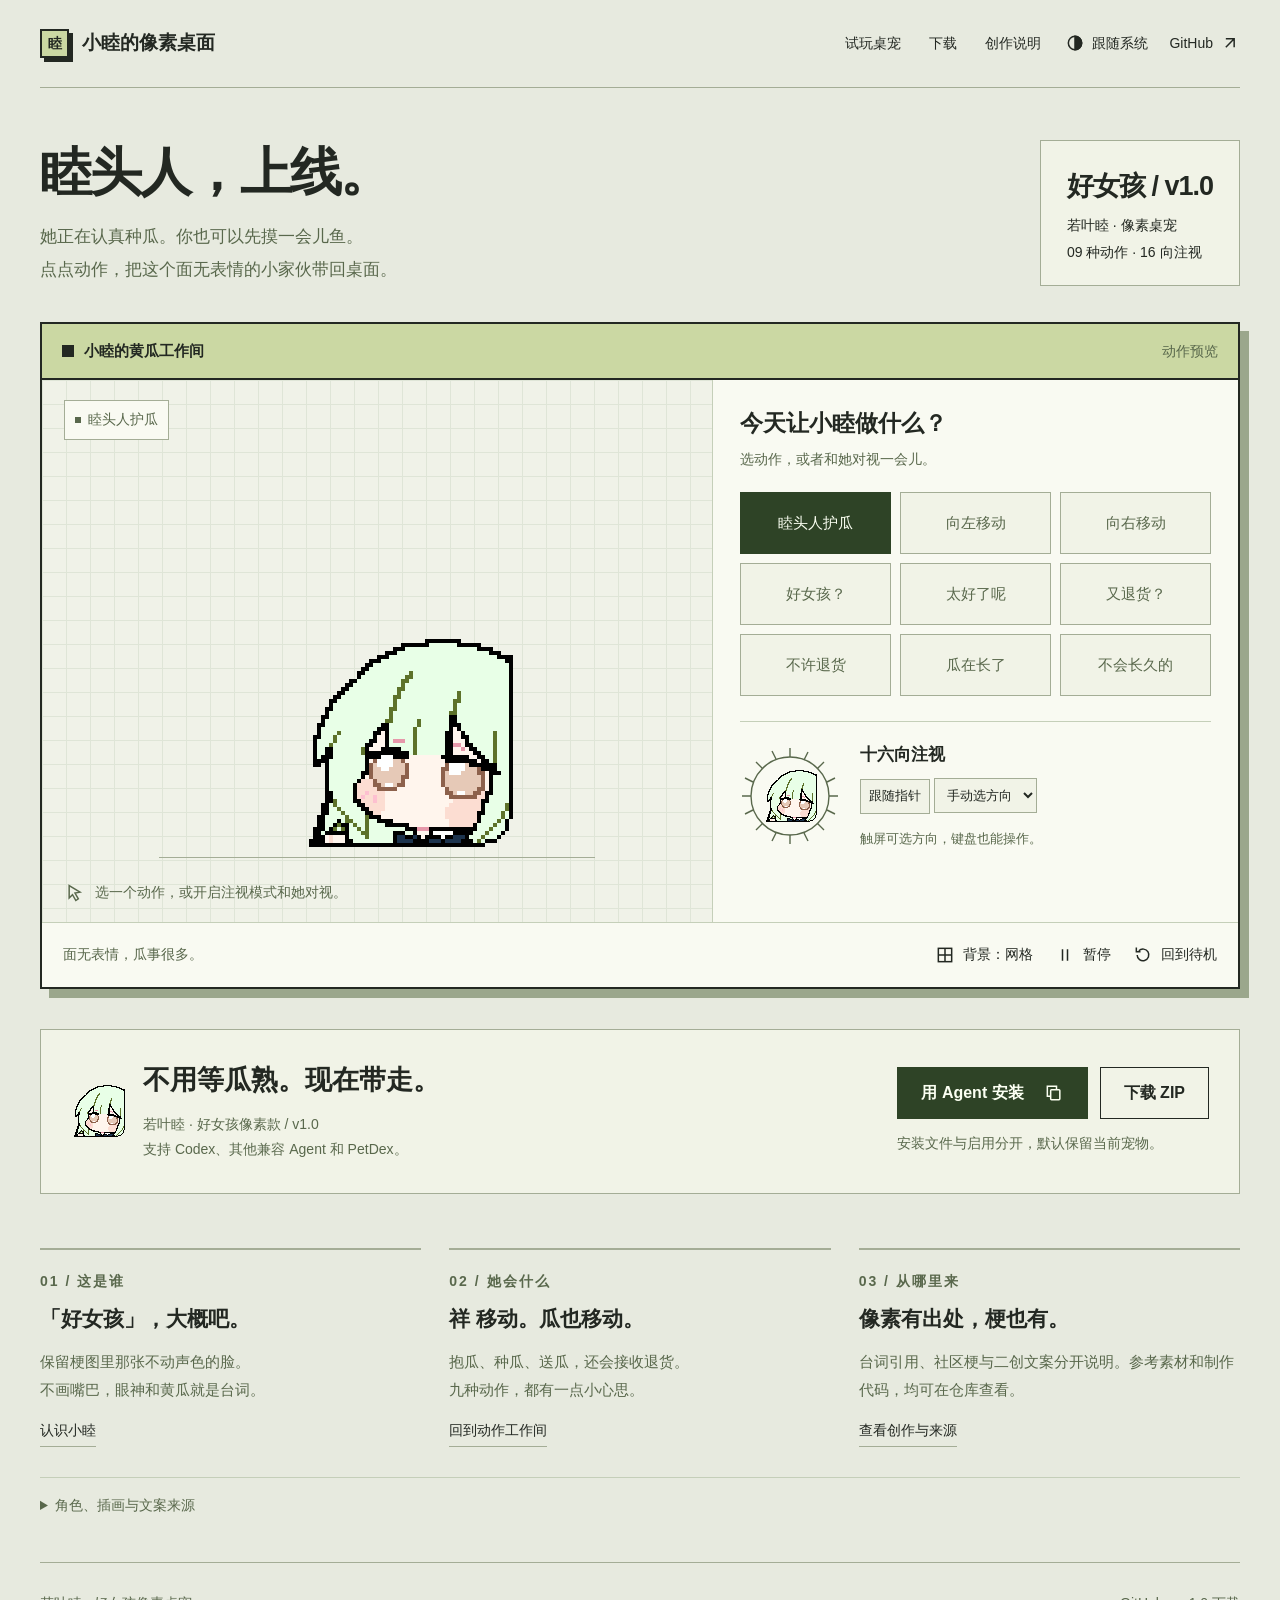
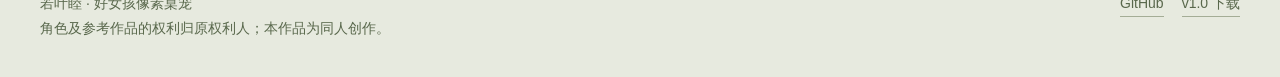
==== site/index.html @ 6e29db6a "Build Mutsumi pixel desktop with interactive actions and installation" ====
<!doctype html>
<html lang="zh-CN">
<head>
  <meta charset="utf-8">
  <meta name="viewport" content="width=device-width,initial-scale=1">
  <title>小睦的像素桌面 · 好女孩桌宠</title>
  <meta name="description" content="一只面无表情、瓜事很多的若叶睦像素桌宠。试玩九种黄瓜日常、十六向注视，把好女孩带回你的桌面。">
  <meta property="og:title" content="小睦的像素桌面 · 好女孩桌宠">
  <meta property="og:description" content="睦头人，上线。九种动作、十六向注视，以及不许退货的黄瓜。">
  <meta property="og:image" content="https://mutsumi-pixel-desktop.mibxranime.chatgpt.site/assets/cover.png">
  <meta property="og:url" content="https://mutsumi-pixel-desktop.mibxranime.chatgpt.site/">
  <link rel="icon" href="assets/portrait.png" type="image/png">
  <link rel="stylesheet" href="styles.css">
  <script src="app.js" defer></script>
</head>
<body>
<svg class="icons" aria-hidden="true" xmlns="http://www.w3.org/2000/svg"><defs>
  <symbol id="i-external" viewBox="0 0 24 24"><path d="M7 17 17 7M7 7h10v10"/></symbol>
  <symbol id="i-copy" viewBox="0 0 24 24"><rect x="8" y="8" width="11" height="12" rx="1"/><path d="M15 8V4H4v12h4"/></symbol>
  <symbol id="i-grid" viewBox="0 0 24 24"><rect x="4" y="4" width="16" height="16"/><path d="M4 12h16M12 4v16"/></symbol>
  <symbol id="i-pause" viewBox="0 0 24 24"><path d="M9 5v14M15 5v14"/></symbol>
  <symbol id="i-play" viewBox="0 0 24 24"><path d="m8 5 11 7-11 7Z"/></symbol>
  <symbol id="i-reset" viewBox="0 0 24 24"><path d="M5 12a7 7 0 1 0 2-5M4 3v5h5"/></symbol>
  <symbol id="i-pointer" viewBox="0 0 24 24"><path d="M5 3v15l4-4 4 7 3-2-4-7 6-1Z"/></symbol>
  <symbol id="i-theme" viewBox="0 0 24 24"><circle cx="12" cy="12" r="8"/><path d="M12 4a8 8 0 0 1 0 16Z" fill="currentColor"/></symbol>
  <symbol id="i-close" viewBox="0 0 24 24"><path d="m6 6 12 12M6 18 18 6"/></symbol>
</defs></svg>
<a class="skip" href="#play">跳到桌宠试玩</a>
<div class="wrap">
  <header class="masthead">
    <a class="brand" href="#"><span class="brandmark">睦</span>小睦的像素桌面</a>
    <nav aria-label="主要导航"><a href="#play">试玩桌宠</a><a href="#download">下载</a><a href="#about">创作说明</a></nav>
    <div class="header-tools"><button class="theme-button" id="theme" aria-label="主题：跟随系统，点击切换浅色"><svg><use href="#i-theme"/></svg><span>跟随系统</span></button><a class="github" href="https://github.com/MIBXR/wakaba-mutsumi-pets">GitHub<svg aria-hidden="true"><use href="#i-external"/></svg></a></div>
  </header>
  <main>
    <section class="hero" aria-labelledby="hero-title"><div><h1 id="hero-title">睦头人，上线。</h1><p>她正在认真种瓜。你也可以先摸一会儿鱼。<br>点点动作，把这个面无表情的小家伙带回桌面。</p></div><div class="version"><strong>好女孩 / v1.0</strong><span>若叶睦 · 像素桌宠<br>09 种动作 · 16 向注视</span></div></section>
    <section class="petwindow" id="play" aria-labelledby="window-title">
      <header class="windowbar"><h2 id="window-title"><i class="square" aria-hidden="true"></i>小睦的黄瓜工作间</h2><span class="quiet">动作预览</span></header>
      <div class="windowbody">
        <div class="stage" id="stage" data-backdrop="grid">
          <p class="stagebadge" id="action-status" aria-live="polite"><i class="dot" aria-hidden="true"></i><span>小睦正在赶来</span></p>
          <div class="pet-frame"><img id="poster" src="assets/idle.png" alt="若叶睦像素桌宠"><canvas id="pet" width="192" height="208" role="img" aria-label="小睦待机护瓜" tabindex="0" aria-describedby="stage-hint" hidden></canvas></div>
          <p class="coordinate" id="stage-hint"><svg aria-hidden="true"><use href="#i-pointer"/></svg><span>选一个动作，或开启注视模式和她对视。</span></p>
        </div>
        <fieldset class="panel" id="pet-controls" disabled><legend class="sr-only">桌宠动作与注视</legend>
          <h3>今天让小睦做什么？</h3><p class="quiet">选动作，或者和她对视一会儿。</p>
          <div class="actiongrid" role="group" aria-label="九种动作">
            <button data-state="idle" aria-pressed="true">睦头人护瓜</button><button data-state="running-left" aria-pressed="false">向左移动</button><button data-state="running-right" aria-pressed="false">向右移动</button>
            <button data-state="waving" aria-pressed="false">好女孩？</button><button data-state="jumping" aria-pressed="false">太好了呢</button><button data-state="failed" aria-pressed="false">又退货？</button>
            <button data-state="waiting" aria-pressed="false">不许退货</button><button data-state="running" aria-pressed="false">瓜在长了</button><button data-state="review" aria-pressed="false">不会长久的</button>
          </div>
          <div class="gaze"><div class="gaze-wheel" aria-hidden="true"><svg viewBox="0 0 100 100"><circle cx="50" cy="50" r="39"/><path d="M50 2v9m18-5-4 8M84 16l-7 7M95 32l-8 4M98 50h-9M95 68l-8-4M84 84l-7-7M68 95l-4-8M50 98v-9M32 95l4-8M16 84l7-7M5 68l8-4M2 50h9M5 32l8 4M16 16l7 7M32 5l4 8"/></svg><img src="assets/portrait.png" alt=""></div><div class="gaze-controls"><h4>十六向注视</h4><button id="follow" class="small-button" aria-pressed="false">跟随指针</button><label class="sr-only" for="direction">手动选择注视方向</label><select id="direction"><option value="">手动选方向</option><option value="0">正上方</option><option value="1">右上偏上</option><option value="2">右上方</option><option value="3">右上偏右</option><option value="4">正右方</option><option value="5">右下偏右</option><option value="6">右下方</option><option value="7">右下偏下</option><option value="8">正下方</option><option value="9">左下偏下</option><option value="10">左下方</option><option value="11">左下偏左</option><option value="12">正左方</option><option value="13">左上偏左</option><option value="14">左上方</option><option value="15">左上偏上</option></select><p class="quiet">触屏可选方向，键盘也能操作。</p></div></div>
        </fieldset>
      </div>
      <footer class="windowfoot"><p id="motion-note">面无表情，瓜事很多。</p><div class="toolbar"><button id="backdrop"><svg aria-hidden="true"><use href="#i-grid"/></svg><span>背景：网格</span></button><button id="pause" aria-pressed="false"><svg aria-hidden="true"><use href="#i-pause"/></svg><span>暂停</span></button><button id="reset" disabled><svg aria-hidden="true"><use href="#i-reset"/></svg>回到待机</button></div></footer>
    </section>
    <section class="download" id="download" aria-labelledby="download-title"><div class="download-title"><img src="assets/portrait.png" alt="好女孩像素款小睦"><div><h2 id="download-title">不用等瓜熟。现在带走。</h2><p>若叶睦 · 好女孩像素款 / v1.0<br>支持 Codex、其他兼容 Agent 和 PetDex。</p></div></div><div><div class="buttons"><button class="btn dark" id="install-open">用 Agent 安装<svg aria-hidden="true"><use href="#i-copy"/></svg></button><a class="btn" id="download-zip" href="https://github.com/MIBXR/wakaba-mutsumi-pets/releases/download/v1.0/wakaba-mutsumi-good-girl-pixel-v1.0.zip">下载 ZIP</a></div><p class="quiet">安装文件与启用分开，默认保留当前宠物。</p></div></section>
    <section class="notes" id="about" aria-label="创作说明"><article><span class="number">01 / 这是谁</span><h2>「好女孩」，大概吧。</h2><p>保留梗图里那张不动声色的脸。<br>不画嘴巴，眼神和黄瓜就是台词。</p><a href="https://github.com/MIBXR/wakaba-mutsumi-pets/blob/main/pets/wakaba-mutsumi-good-girl-pixel/README.md">认识小睦</a></article><article><span class="number">02 / 她会什么</span><h2>祥 移动。瓜也移动。</h2><p>抱瓜、种瓜、送瓜，还会接收退货。<br>九种动作，都有一点小心思。</p><a href="#play">回到动作工作间</a></article><article><span class="number">03 / 从哪里来</span><h2>像素有出处，梗也有。</h2><p>台词引用、社区梗与二创文案分开说明。参考素材和制作代码，均可在仓库查看。</p><a href="https://github.com/MIBXR/wakaba-mutsumi-pets/blob/main/pets/wakaba-mutsumi-good-girl-pixel/creation/README.md">查看创作与来源</a></article></section>
    <details class="sources"><summary>角色、插画与文案来源</summary><div><p>角色来自 <a href="https://anime.bang-dream.com/avemujica/character/mutsumi/">BanG Dream! 官方角色页</a>。本桌宠为同人创作，以用户提供的「好女孩」梗图和 <a href="https://pd.anqstar.com/drawings/drw_0a1c7d99d3e7cad76f807dff401fc335">54×54 像素参考</a>为视觉依据。参考页面发布者为 huolizi；原插画作者与首次发布出处尚未核实。</p><p>「祥 移动」「不会长久的」参考台词及社区引用；「太好了呢」为台词节选。「好女孩？」来自社区梗；「又退货？」「不许退货」「瓜在长了」是围绕黄瓜情节创作的二创文案。<a href="https://github.com/MIBXR/wakaba-mutsumi-pets/blob/main/pets/wakaba-mutsumi-good-girl-pixel/creation/references/sources.json">逐项来源记录</a></p><p>网站使用 v1.0 正式图集预览；客户端中的动作触发与停留节奏由客户端控制。十六向注视需要客户端支持 Sprite v2 的注视功能。</p></div></details>
  </main>
  <footer class="footer"><div>若叶睦 · 好女孩像素桌宠<br>角色及参考作品的权利归原权利人；本作品为同人创作。</div><div class="footerlinks"><a href="https://github.com/MIBXR/wakaba-mutsumi-pets">GitHub</a><a href="https://github.com/MIBXR/wakaba-mutsumi-pets/releases/tag/v1.0">v1.0 下载</a></div></footer>
</div>
<dialog id="install" aria-labelledby="install-title"><div class="dialog-head"><h2 id="install-title">让 Agent 接走小睦。</h2><button class="icon-button" id="install-close" aria-label="关闭安装指令"><svg aria-hidden="true"><use href="#i-close"/></svg></button></div><div class="install-intro"><canvas id="install-pet" width="192" height="208" role="img" aria-label="小睦递出黄瓜礼袋"></canvas><div><h3>若叶睦 · 好女孩</h3><p>复制指令，发给你正在使用的 Agent。<br>它会按目标应用的目录安装同一份 v1.0 成品。</p><label class="check"><input type="checkbox" id="activate">安装完成后切换为小睦</label></div></div><label for="install-prompt" class="prompt-label">安装指令</label><textarea id="install-prompt" rows="7" readonly spellcheck="false"></textarea><div class="dialog-actions"><p id="copy-status" role="status">默认只安装，保留当前宠物。</p><button class="btn dark" id="copy" disabled>复制指令<svg aria-hidden="true"><use href="#i-copy"/></svg></button></div></dialog>
<noscript><p class="noscript">动作试玩需要启用 JavaScript。你仍可通过上方下载链接取得桌宠便携包。</p></noscript>
</body>
</html>
---- site/styles.css ----
:root{--page:#e7eadf;--paper:#f9faf2;--surface:#f1f3e7;--ink:#232822;--muted:#59684c;--line:#a4ad96;--line-soft:#c5cfb9;--accent:#cbd8a3;--button:#2e4326;--on-button:#fbfff2;--shadow:#9ba78c;--grid:#dfe5d7;--stage:#f0f2e8;--focus:#52782c}
@media(prefers-color-scheme:dark){:root:not([data-theme="light"]){--page:#1e251e;--paper:#252e25;--surface:#303b2d;--ink:#edf1e4;--muted:#b8c6ac;--line:#718465;--line-soft:#495b41;--accent:#3e5133;--button:#cbdba6;--on-button:#21321a;--shadow:#111a11;--grid:#354432;--stage:#283525;--focus:#d2e4a9}
}
:root[data-theme="dark"]{--page:#1e251e;--paper:#252e25;--surface:#303b2d;--ink:#edf1e4;--muted:#b8c6ac;--line:#718465;--line-soft:#495b41;--accent:#3e5133;--button:#cbdba6;--on-button:#21321a;--shadow:#111a11;--grid:#354432;--stage:#283525;--focus:#d2e4a9}
*{box-sizing:border-box}
html{scroll-behavior:smooth;scroll-padding-top:24px}
body{margin:0;background:var(--page);color:var(--ink);font-family:"Microsoft YaHei UI","Microsoft YaHei",sans-serif;font-size:16px;line-height:1.7}
h1,h2,h3,h4,p{margin:0}
a{color:inherit;text-decoration:none}
button,select,textarea{font:inherit;color:inherit}
button,a,input,select,summary{-webkit-tap-highlight-color:transparent}
button{cursor:pointer}
button:disabled{cursor:wait;opacity:.55}
button:focus-visible,a:focus-visible,select:focus-visible,input:focus-visible,summary:focus-visible,canvas:focus-visible,textarea:focus-visible{outline:3px solid var(--focus);outline-offset:4px}
a:hover{text-decoration:underline;text-underline-offset:5px}
img,canvas{image-rendering:pixelated;object-fit:contain}
svg{width:20px;height:20px;fill:none;stroke:currentColor;stroke-width:1.8;flex:none;display:block}
.icons{display:none}
.sr-only{position:absolute;width:1px;height:1px;overflow:hidden;clip-path:inset(50%);white-space:nowrap}
.skip{position:fixed;top:12px;left:12px;transform:translateY(-150%);background:var(--paper);padding:12px;z-index:10}
.skip:focus{transform:none}
[hidden]{display:none!important}
.wrap{max-width:1280px;margin:auto;padding:0 40px}
.masthead{min-height:88px;display:flex;align-items:center;justify-content:space-between;gap:24px;border-bottom:1px solid var(--line)}
.brand{display:flex;align-items:center;gap:13px;font-size:19px;font-weight:800;white-space:nowrap}
.brandmark{width:29px;height:29px;background:var(--accent);box-shadow:4px 4px 0 var(--ink);border:2px solid var(--ink);display:grid;place-items:center;font-size:14px}
.masthead nav{display:flex;gap:28px;margin-left:auto;font-size:14px}
.header-tools{display:flex;align-items:center;gap:21px}
.theme-button,.github{display:flex;align-items:center;gap:7px;font-size:14px}
.theme-button{border:0;background:none;padding:8px 0}
.hero{padding:52px 0 36px;display:flex;justify-content:space-between;align-items:center;gap:30px}
.hero h1{font-size:52px;line-height:1.25;letter-spacing:-2px}
.hero p{font-size:17px;line-height:1.9;margin-top:16px;color:var(--muted)}
.version{border:1px solid var(--line);padding:20px 26px;max-width:205px;font-size:14px;line-height:1.9;background:var(--surface)}
.version strong{font-size:27px;display:block;letter-spacing:-1px}
.quiet{font-size:14px;color:var(--muted);line-height:1.8}
.petwindow{border:2px solid var(--ink);box-shadow:9px 9px 0 var(--shadow);background:var(--paper)}
.petwindow:target,.download:target{outline:3px solid var(--focus);outline-offset:6px}
.windowbar{padding:14px 20px;display:flex;align-items:center;justify-content:space-between;gap:12px;border-bottom:2px solid var(--ink);background:var(--accent)}
.windowbar h2{display:flex;align-items:center;gap:10px;font-size:15px;font-weight:700}
.square{width:12px;height:12px;background:var(--ink)}
.windowbody{display:grid;grid-template-columns:1.28fr 1fr;min-height:542px}
.stage{background-color:var(--stage);background-image:linear-gradient(var(--grid) 1px,transparent 1px),linear-gradient(90deg,var(--grid) 1px,transparent 1px);background-size:24px 24px;display:flex;align-items:center;justify-content:center;position:relative;border-right:1px solid var(--line-soft);min-width:0}
.stage[data-backdrop="cream"]{background:#f7f4e5;background-image:none;--stage-text:#4d623c;--stage-line:#b0bd9b}
.stage[data-backdrop="dark"]{background:#202820;background-image:none;--stage-text:#d8e6c9;--stage-line:#6e8062}
.pet-frame{position:relative;width:384px;height:416px;z-index:1;flex:none}
.pet-frame img,.pet-frame canvas{width:100%;height:100%;display:block}
.stagebadge{position:absolute;left:22px;top:20px;display:flex;align-items:center;gap:7px;background:var(--paper);border:1px solid var(--line);padding:7px 10px;color:var(--muted);font-size:14px;z-index:2;max-width:calc(100% - 44px)}
.dot{width:6px;height:6px;background:currentColor;flex:none}
.coordinate{position:absolute;left:23px;right:18px;bottom:17px;display:flex;gap:10px;align-items:center;font-size:14px;color:var(--stage-text,var(--muted));z-index:2}
.stage:after{content:"";position:absolute;bottom:64px;width:65%;height:1px;background:var(--stage-line,var(--line))}
.panel{padding:27px 27px 20px;display:flex;flex-direction:column;border:0;margin:0;min-width:0}
.panel h3{font-size:23px;line-height:1.4;margin-bottom:8px}
.actiongrid{display:grid;grid-template-columns:repeat(3,minmax(0,1fr));gap:9px;margin:20px 0 25px}
.actiongrid button{min-height:62px;font-size:15px;border:1px solid var(--line);background:var(--surface);padding:10px 4px;color:var(--muted);line-height:1.5}
.actiongrid button:hover:not(:disabled),.small-button:hover:not(:disabled){border-color:var(--ink);color:var(--ink)}
.actiongrid button[aria-pressed="true"],.small-button[aria-pressed="true"]{background:var(--button);color:var(--on-button);border-color:var(--button)}
.gaze{display:flex;gap:20px;align-items:center;border-top:1px solid var(--line-soft);padding-top:19px}
.gaze h4{font-size:17px;margin-bottom:8px}
.gaze-wheel{width:100px;height:100px;position:relative;flex:none}
.gaze-wheel svg{width:100px;height:100px;stroke-width:1.4;stroke:var(--muted)}
.gaze-wheel img{position:absolute;width:54px;height:54px;top:23px;left:23px}
.gaze-controls{flex:1;min-width:0}
.gaze-controls .quiet{font-size:13px;margin-top:9px}
.small-button,select{border:1px solid var(--line);background:var(--surface);font-size:13px;min-height:35px;max-width:100%;padding:5px 8px}
.small-button{margin:0 4px 4px 0}
.windowfoot{display:flex;justify-content:space-between;align-items:center;gap:25px;padding:15px 21px;border-top:1px solid var(--line-soft);font-size:14px}
.windowfoot p{color:var(--muted)}
.toolbar{display:flex;gap:22px;flex-wrap:wrap}
.toolbar button{display:flex;align-items:center;gap:8px;font-size:14px;border:0;background:none;padding:5px 0}
.toolbar button:hover{color:var(--muted)}
.btn{min-height:52px;display:inline-flex;align-items:center;justify-content:center;gap:20px;padding:0 23px;font-size:16px;font-weight:700;border:1px solid var(--ink);border-radius:0;background:transparent;text-decoration:none}
.btn:hover{text-decoration:none;background:var(--accent)}
.btn.dark{background:var(--button);color:var(--on-button);border-color:var(--button)}
.btn.dark:hover{filter:brightness(1.15)}
.buttons{display:flex;flex-wrap:wrap;gap:12px}
.download{display:grid;grid-template-columns:1fr auto;gap:30px;align-items:center;background:var(--surface);border:1px solid var(--line);margin:40px 0 54px;padding:30px}
.download-title{display:flex;align-items:center;gap:18px}
.download-title>img{width:54px;height:54px;flex:none}
.download h2{font-size:27px;margin-bottom:12px;line-height:1.5}
.download p{font-size:14px;color:var(--muted);line-height:1.8}
.download .quiet{margin-top:12px}
.notes{display:grid;grid-template-columns:1fr 1fr 1fr;gap:28px;padding-bottom:30px}
.notes article{border-top:2px solid var(--line);padding-top:20px}
.number{font-size:14px;letter-spacing:2px;font-weight:700;display:block;margin-bottom:10px;color:var(--muted)}
.notes h2{font-size:21px;line-height:1.5;margin-bottom:13px}
.notes p{font-size:15px;line-height:1.9;color:var(--muted)}
.notes a{font-size:14px;display:inline-block;margin-top:14px;border-bottom:1px solid var(--line);padding-bottom:3px}
.sources{border-top:1px solid var(--line-soft);font-size:14px;color:var(--muted);margin-bottom:28px}
.sources summary{cursor:pointer;padding:16px 0}
.sources p{margin:0 0 14px;max-width:960px;line-height:1.9}
.sources a,.footer a{border-bottom:1px solid var(--line)}
.footer{display:flex;justify-content:space-between;gap:24px;padding:28px 0 36px;border-top:1px solid var(--line);font-size:14px;line-height:1.8;color:var(--muted)}
.footerlinks{display:flex;gap:18px;align-items:start;flex:none}
dialog{background:var(--paper);color:var(--ink);border:2px solid var(--ink);box-shadow:8px 8px 0 var(--shadow);padding:26px 30px;width:min(760px,calc(100% - 32px));max-height:calc(100dvh - 40px)}
dialog::backdrop{background:#14201099;backdrop-filter:blur(3px)}
.dialog-head{display:flex;align-items:center;justify-content:space-between;gap:20px}
.dialog-head h2{font-size:26px}
.icon-button{border:1px solid var(--line);background:var(--surface);padding:8px;flex:none}
.install-intro{display:flex;gap:25px;align-items:center;margin:10px 0 18px}
.install-intro canvas{width:144px;height:156px;flex:none}
.install-intro h3{font-size:19px;margin-bottom:6px}
.install-intro p{font-size:14px;line-height:1.9;color:var(--muted)}
.check{font-size:14px;display:flex;align-items:center;gap:7px;margin-top:12px}
.check input{width:17px;height:17px;accent-color:var(--button)}
.prompt-label{font-size:14px;display:block;margin-bottom:8px}
textarea{width:100%;resize:vertical;min-height:160px;max-height:350px;border:1px solid var(--line);background:var(--surface);font-size:14px;line-height:1.8;padding:12px}
.dialog-actions{display:flex;gap:20px;align-items:center;justify-content:space-between;margin-top:16px}
.dialog-actions p{font-size:14px;color:var(--muted);flex:1}
.dialog-actions .btn{flex:none}
.noscript{padding:20px;text-align:center;background:var(--paper)}
@media(max-width:1050px){.wrap{padding:0 24px}
.masthead{gap:20px}
.masthead nav{gap:18px}
.theme-button span{display:none}
.header-tools{gap:17px}
.panel{padding:22px 17px}
.pet-frame{width:288px;height:312px}
.windowbody{grid-template-columns:1fr 1fr}
.gaze{gap:10px}
.gaze-wheel{width:84px;height:100px}
.gaze-wheel svg{width:84px}
.gaze-wheel img{left:15px}
.download{grid-template-columns:1fr}
.notes{gap:20px}
.stage .coordinate{font-size:13px}
.windowfoot{gap:15px}
.toolbar{gap:16px}
}
@media(max-width:650px){.wrap{padding:0 20px}
.masthead{padding:20px 0 14px;flex-wrap:wrap;gap:17px 10px}
.brand{font-size:16px;gap:10px}
.brandmark{width:23px;height:23px}
.masthead nav{order:3;flex-basis:100%;justify-content:space-between;margin:0;font-size:13px;gap:20px}
.header-tools{margin-left:auto;gap:12px}
.github{font-size:14px;gap:3px}
.github svg{width:17px}
.theme-button{padding:2px}
.hero{display:block;padding:32px 0 26px}
.hero h1{font-size:40px}
.hero p{font-size:15px;margin-top:16px}
.version{max-width:none;margin-top:22px;padding:12px 15px;display:flex;justify-content:space-between;gap:13px;align-items:center;font-size:13px}
.version strong{font-size:21px;line-height:1.2}
.windowbar{padding:12px;gap:10px}
.windowbar h2,.windowbar .quiet{font-size:13px}
.windowbody{grid-template-columns:1fr}
.stage{min-height:385px;border-right:0;border-bottom:1px solid var(--line-soft)}
.pet-frame{width:288px;height:312px;margin-top:-36px}
.stagebadge{font-size:13px;padding:6px 9px;top:15px;left:15px;max-width:calc(100% - 30px)}
.coordinate{font-size:13px;bottom:12px;left:15px;right:12px;gap:7px;line-height:1.6}
.coordinate svg{width:17px}
.stage:after{bottom:51px}
.panel{padding:23px 18px}
.panel h3{font-size:21px}
.panel .quiet{font-size:13px}
.actiongrid{gap:7px;margin:17px 0 23px}
.actiongrid button{font-size:13px;min-height:53px}
.gaze{gap:18px}
.gaze-wheel{width:84px}
.small-button,select{font-size:13px}
.windowfoot{display:block;padding:14px 15px}
.windowfoot p{font-size:13px;margin-bottom:10px}
.toolbar{justify-content:space-between;gap:8px}
.toolbar button{font-size:13px;gap:5px;min-height:36px}
.toolbar svg{width:17px;height:17px}
.petwindow{box-shadow:5px 5px 0 var(--shadow)}
.download{margin:29px 0 36px;padding:23px 20px;gap:22px}
.download h2{font-size:25px}
.download-title{gap:12px;align-items:start}
.download-title>img{width:38px;height:38px;margin-top:4px}
.download p{font-size:13px}
.download .buttons{gap:8px}
.btn{font-size:14px;padding:0 16px;gap:13px;min-height:48px}
.download .quiet{font-size:13px}
.notes{grid-template-columns:1fr;gap:28px;padding-bottom:29px}
.number{font-size:13px}
.notes h2{font-size:21px}
.notes p{font-size:14px}
.sources{font-size:13px}
.footer{display:block;font-size:13px;padding:24px 0}
.footerlinks{margin-top:20px;gap:18px}
dialog{padding:20px;width:calc(100% - 24px);max-height:calc(100dvh - 28px)}
.dialog-head h2{font-size:21px}
.install-intro{gap:12px}
.install-intro canvas{width:96px;height:104px}
.install-intro h3{font-size:16px}
.install-intro p,.check{font-size:13px}
.dialog-actions{display:block}
.dialog-actions .btn{margin-top:14px;width:100%}
}
@media(max-width:360px){.wrap{padding:0 16px}
.brand{font-size:15px}
.header-tools{gap:6px}
.hero h1{font-size:37px}
.version{padding:12px 10px}
.version strong{font-size:19px}
.panel{padding:21px 13px}
.gaze{gap:10px}
.download{padding:22px 16px}
.download h2{font-size:23px}
.download-title{gap:8px}
.download-title>img{width:27px;height:27px}
.btn{padding:0 12px;gap:10px}
.install-intro canvas{width:72px;height:78px}
}
@media(prefers-reduced-motion:reduce){html{scroll-behavior:auto}
}
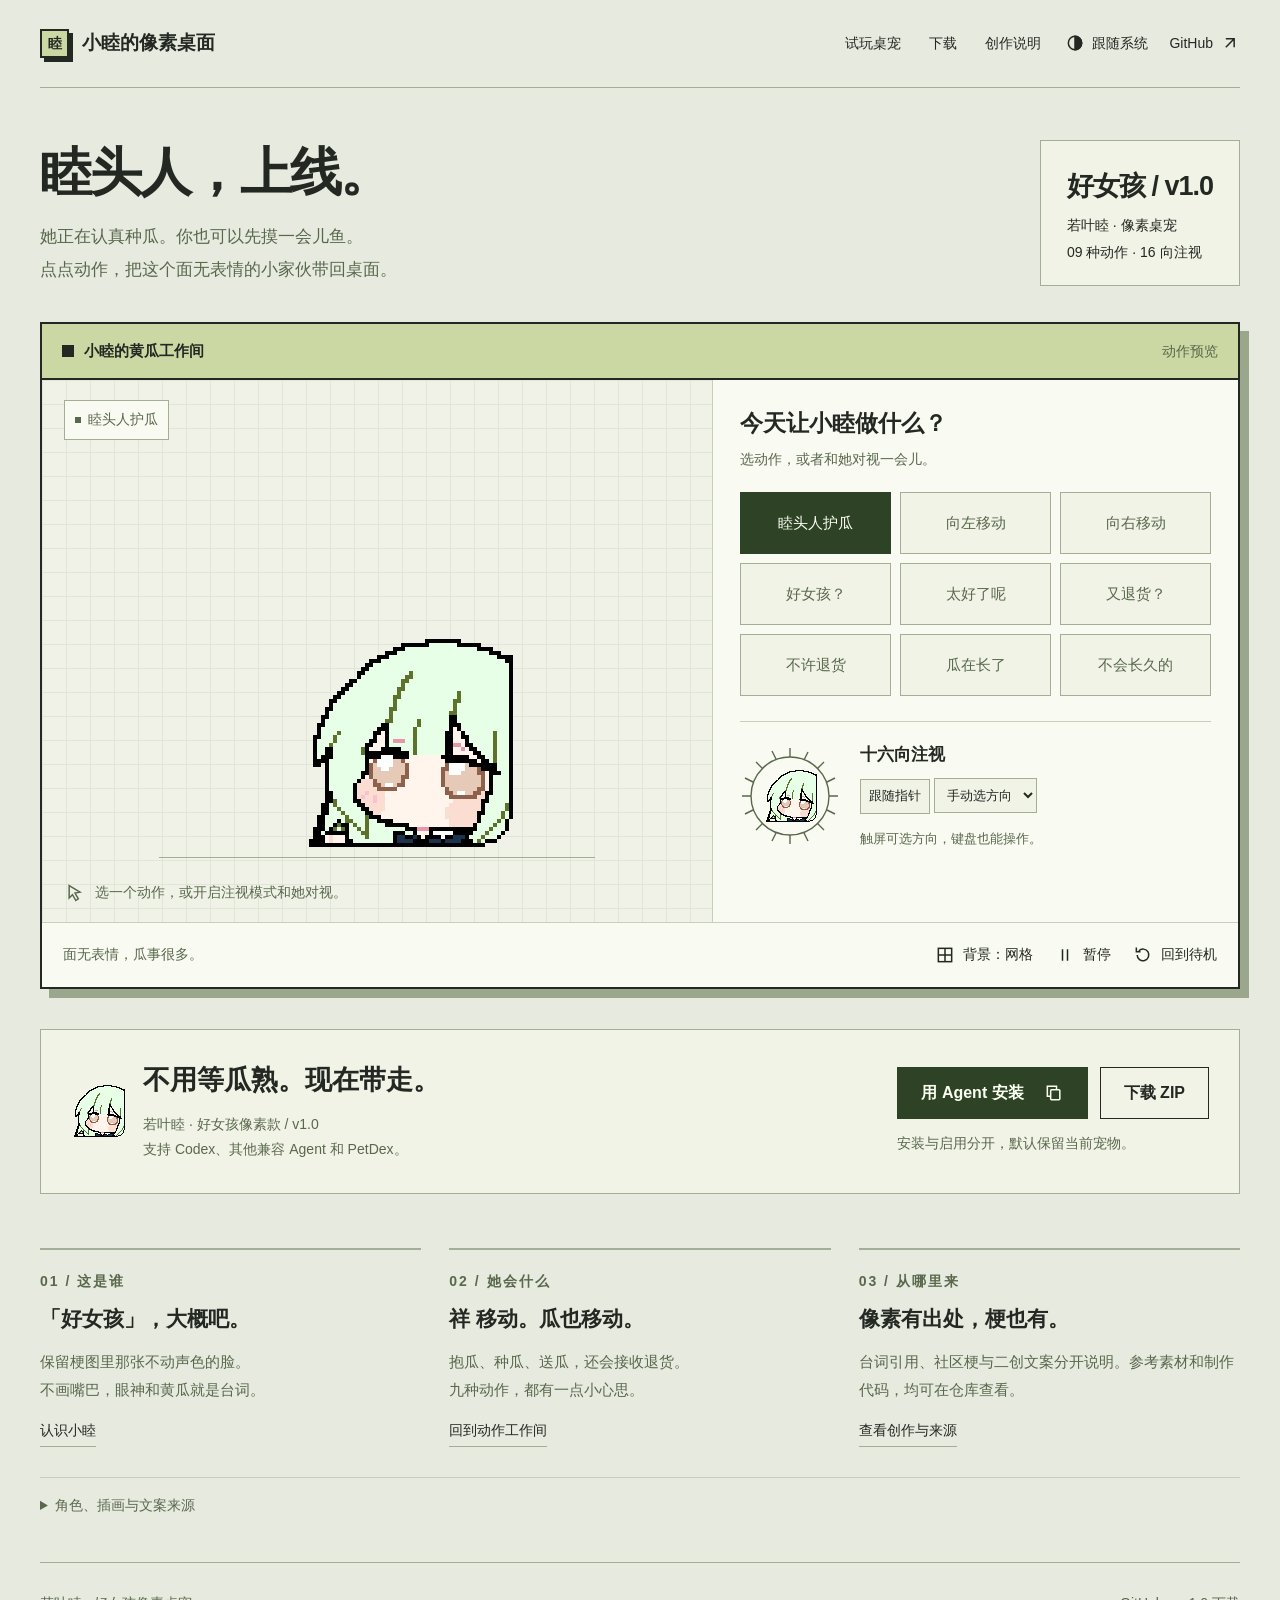
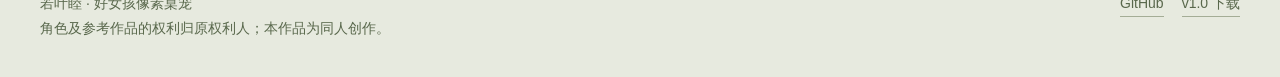
==== commit bb50875f: "润色小睦桌宠的使用说明" ====
--- a/site/index.html
+++ b/site/index.html
@@ -7,8 +7,8 @@
   <meta name="description" content="一只面无表情、瓜事很多的若叶睦像素桌宠。试玩九种黄瓜日常、十六向注视，把好女孩带回你的桌面。">
   <meta property="og:title" content="小睦的像素桌面 · 好女孩桌宠">
   <meta property="og:description" content="睦头人，上线。九种动作、十六向注视，以及不许退货的黄瓜。">
-  <meta property="og:image" content="https://mutsumi-pixel-desktop.mibxranime.chatgpt.site/assets/cover.png">
-  <meta property="og:url" content="https://mutsumi-pixel-desktop.mibxranime.chatgpt.site/">
+  <meta property="og:image" content="https://wakaba-mutsumi-pets.mibxranime.chatgpt.site/assets/cover.png">
+  <meta property="og:url" content="https://wakaba-mutsumi-pets.mibxranime.chatgpt.site/">
   <link rel="icon" href="assets/portrait.png" type="image/png">
   <link rel="stylesheet" href="styles.css">
   <script src="app.js" defer></script>
@@ -54,13 +54,13 @@
       </div>
       <footer class="windowfoot"><p id="motion-note">面无表情，瓜事很多。</p><div class="toolbar"><button id="backdrop"><svg aria-hidden="true"><use href="#i-grid"/></svg><span>背景：网格</span></button><button id="pause" aria-pressed="false"><svg aria-hidden="true"><use href="#i-pause"/></svg><span>暂停</span></button><button id="reset" disabled><svg aria-hidden="true"><use href="#i-reset"/></svg>回到待机</button></div></footer>
     </section>
-    <section class="download" id="download" aria-labelledby="download-title"><div class="download-title"><img src="assets/portrait.png" alt="好女孩像素款小睦"><div><h2 id="download-title">不用等瓜熟。现在带走。</h2><p>若叶睦 · 好女孩像素款 / v1.0<br>支持 Codex、其他兼容 Agent 和 PetDex。</p></div></div><div><div class="buttons"><button class="btn dark" id="install-open">用 Agent 安装<svg aria-hidden="true"><use href="#i-copy"/></svg></button><a class="btn" id="download-zip" href="https://github.com/MIBXR/wakaba-mutsumi-pets/releases/download/v1.0/wakaba-mutsumi-good-girl-pixel-v1.0.zip">下载 ZIP</a></div><p class="quiet">安装文件与启用分开，默认保留当前宠物。</p></div></section>
+    <section class="download" id="download" aria-labelledby="download-title"><div class="download-title"><img src="assets/portrait.png" alt="好女孩像素款小睦"><div><h2 id="download-title">不用等瓜熟。现在带走。</h2><p>若叶睦 · 好女孩像素款 / v1.0<br>支持 Codex、其他兼容 Agent 和 PetDex。</p></div></div><div><div class="buttons"><button class="btn dark" id="install-open">用 Agent 安装<svg aria-hidden="true"><use href="#i-copy"/></svg></button><a class="btn" id="download-zip" href="https://github.com/MIBXR/wakaba-mutsumi-pets/releases/download/v1.0/wakaba-mutsumi-good-girl-pixel-v1.0.zip">下载 ZIP</a></div><p class="quiet">安装与启用分开，默认保留当前宠物。</p></div></section>
     <section class="notes" id="about" aria-label="创作说明"><article><span class="number">01 / 这是谁</span><h2>「好女孩」，大概吧。</h2><p>保留梗图里那张不动声色的脸。<br>不画嘴巴，眼神和黄瓜就是台词。</p><a href="https://github.com/MIBXR/wakaba-mutsumi-pets/blob/main/pets/wakaba-mutsumi-good-girl-pixel/README.md">认识小睦</a></article><article><span class="number">02 / 她会什么</span><h2>祥 移动。瓜也移动。</h2><p>抱瓜、种瓜、送瓜，还会接收退货。<br>九种动作，都有一点小心思。</p><a href="#play">回到动作工作间</a></article><article><span class="number">03 / 从哪里来</span><h2>像素有出处，梗也有。</h2><p>台词引用、社区梗与二创文案分开说明。参考素材和制作代码，均可在仓库查看。</p><a href="https://github.com/MIBXR/wakaba-mutsumi-pets/blob/main/pets/wakaba-mutsumi-good-girl-pixel/creation/README.md">查看创作与来源</a></article></section>
     <details class="sources"><summary>角色、插画与文案来源</summary><div><p>角色来自 <a href="https://anime.bang-dream.com/avemujica/character/mutsumi/">BanG Dream! 官方角色页</a>。本桌宠为同人创作，以用户提供的「好女孩」梗图和 <a href="https://pd.anqstar.com/drawings/drw_0a1c7d99d3e7cad76f807dff401fc335">54×54 像素参考</a>为视觉依据。参考页面发布者为 huolizi；原插画作者与首次发布出处尚未核实。</p><p>「祥 移动」「不会长久的」参考台词及社区引用；「太好了呢」为台词节选。「好女孩？」来自社区梗；「又退货？」「不许退货」「瓜在长了」是围绕黄瓜情节创作的二创文案。<a href="https://github.com/MIBXR/wakaba-mutsumi-pets/blob/main/pets/wakaba-mutsumi-good-girl-pixel/creation/references/sources.json">逐项来源记录</a></p><p>网站使用 v1.0 正式图集预览；客户端中的动作触发与停留节奏由客户端控制。十六向注视需要客户端支持 Sprite v2 的注视功能。</p></div></details>
   </main>
   <footer class="footer"><div>若叶睦 · 好女孩像素桌宠<br>角色及参考作品的权利归原权利人；本作品为同人创作。</div><div class="footerlinks"><a href="https://github.com/MIBXR/wakaba-mutsumi-pets">GitHub</a><a href="https://github.com/MIBXR/wakaba-mutsumi-pets/releases/tag/v1.0">v1.0 下载</a></div></footer>
 </div>
-<dialog id="install" aria-labelledby="install-title"><div class="dialog-head"><h2 id="install-title">让 Agent 接走小睦。</h2><button class="icon-button" id="install-close" aria-label="关闭安装指令"><svg aria-hidden="true"><use href="#i-close"/></svg></button></div><div class="install-intro"><canvas id="install-pet" width="192" height="208" role="img" aria-label="小睦递出黄瓜礼袋"></canvas><div><h3>若叶睦 · 好女孩</h3><p>复制指令，发给你正在使用的 Agent。<br>它会按目标应用的目录安装同一份 v1.0 成品。</p><label class="check"><input type="checkbox" id="activate">安装完成后切换为小睦</label></div></div><label for="install-prompt" class="prompt-label">安装指令</label><textarea id="install-prompt" rows="7" readonly spellcheck="false"></textarea><div class="dialog-actions"><p id="copy-status" role="status">默认只安装，保留当前宠物。</p><button class="btn dark" id="copy" disabled>复制指令<svg aria-hidden="true"><use href="#i-copy"/></svg></button></div></dialog>
+<dialog id="install" aria-labelledby="install-title"><div class="dialog-head"><h2 id="install-title">让 Agent 接走小睦。</h2><button class="icon-button" id="install-close" aria-label="关闭安装指令"><svg aria-hidden="true"><use href="#i-close"/></svg></button></div><div class="install-intro"><canvas id="install-pet" width="192" height="208" role="img" aria-label="小睦递出黄瓜礼袋"></canvas><div><h3>若叶睦 · 好女孩</h3><p>复制指令，发给你正在使用的 Agent。<br>它会把同一份 v1.0 成品安装到目标应用的目录。</p><label class="check"><input type="checkbox" id="activate">安装完成后切换为小睦</label></div></div><label for="install-prompt" class="prompt-label">安装指令</label><textarea id="install-prompt" rows="7" readonly spellcheck="false"></textarea><div class="dialog-actions"><p id="copy-status" role="status">默认只安装，保留当前宠物。</p><button class="btn dark" id="copy" disabled>复制指令<svg aria-hidden="true"><use href="#i-copy"/></svg></button></div></dialog>
 <noscript><p class="noscript">动作试玩需要启用 JavaScript。你仍可通过上方下载链接取得桌宠便携包。</p></noscript>
 </body>
 </html>
--- a/site/styles.css
+++ b/site/styles.css
@@ -98,7 +98,7 @@
 .dialog-head h2{font-size:26px}
 .icon-button{border:1px solid var(--line);background:var(--surface);padding:8px;flex:none}
 .install-intro{display:flex;gap:25px;align-items:center;margin:10px 0 18px}
-.install-intro canvas{width:144px;height:156px;flex:none}
+.install-intro canvas{width:192px;height:208px;flex:none}
 .install-intro h3{font-size:19px;margin-bottom:6px}
 .install-intro p{font-size:14px;line-height:1.9;color:var(--muted)}
 .check{font-size:14px;display:flex;align-items:center;gap:7px;margin-top:12px}
@@ -167,7 +167,7 @@
 .download{margin:29px 0 36px;padding:23px 20px;gap:22px}
 .download h2{font-size:25px}
 .download-title{gap:12px;align-items:start}
-.download-title>img{width:38px;height:38px;margin-top:4px}
+.download-title>img{width:54px;height:54px;margin-top:4px}
 .download p{font-size:13px}
 .download .buttons{gap:8px}
 .btn{font-size:14px;padding:0 16px;gap:13px;min-height:48px}
@@ -199,9 +199,9 @@
 .download{padding:22px 16px}
 .download h2{font-size:23px}
 .download-title{gap:8px}
-.download-title>img{width:27px;height:27px}
+.download-title>img{width:54px;height:54px}
 .btn{padding:0 12px;gap:10px}
-.install-intro canvas{width:72px;height:78px}
+.install-intro canvas{width:96px;height:104px}
 }
 @media(prefers-reduced-motion:reduce){html{scroll-behavior:auto}
 }
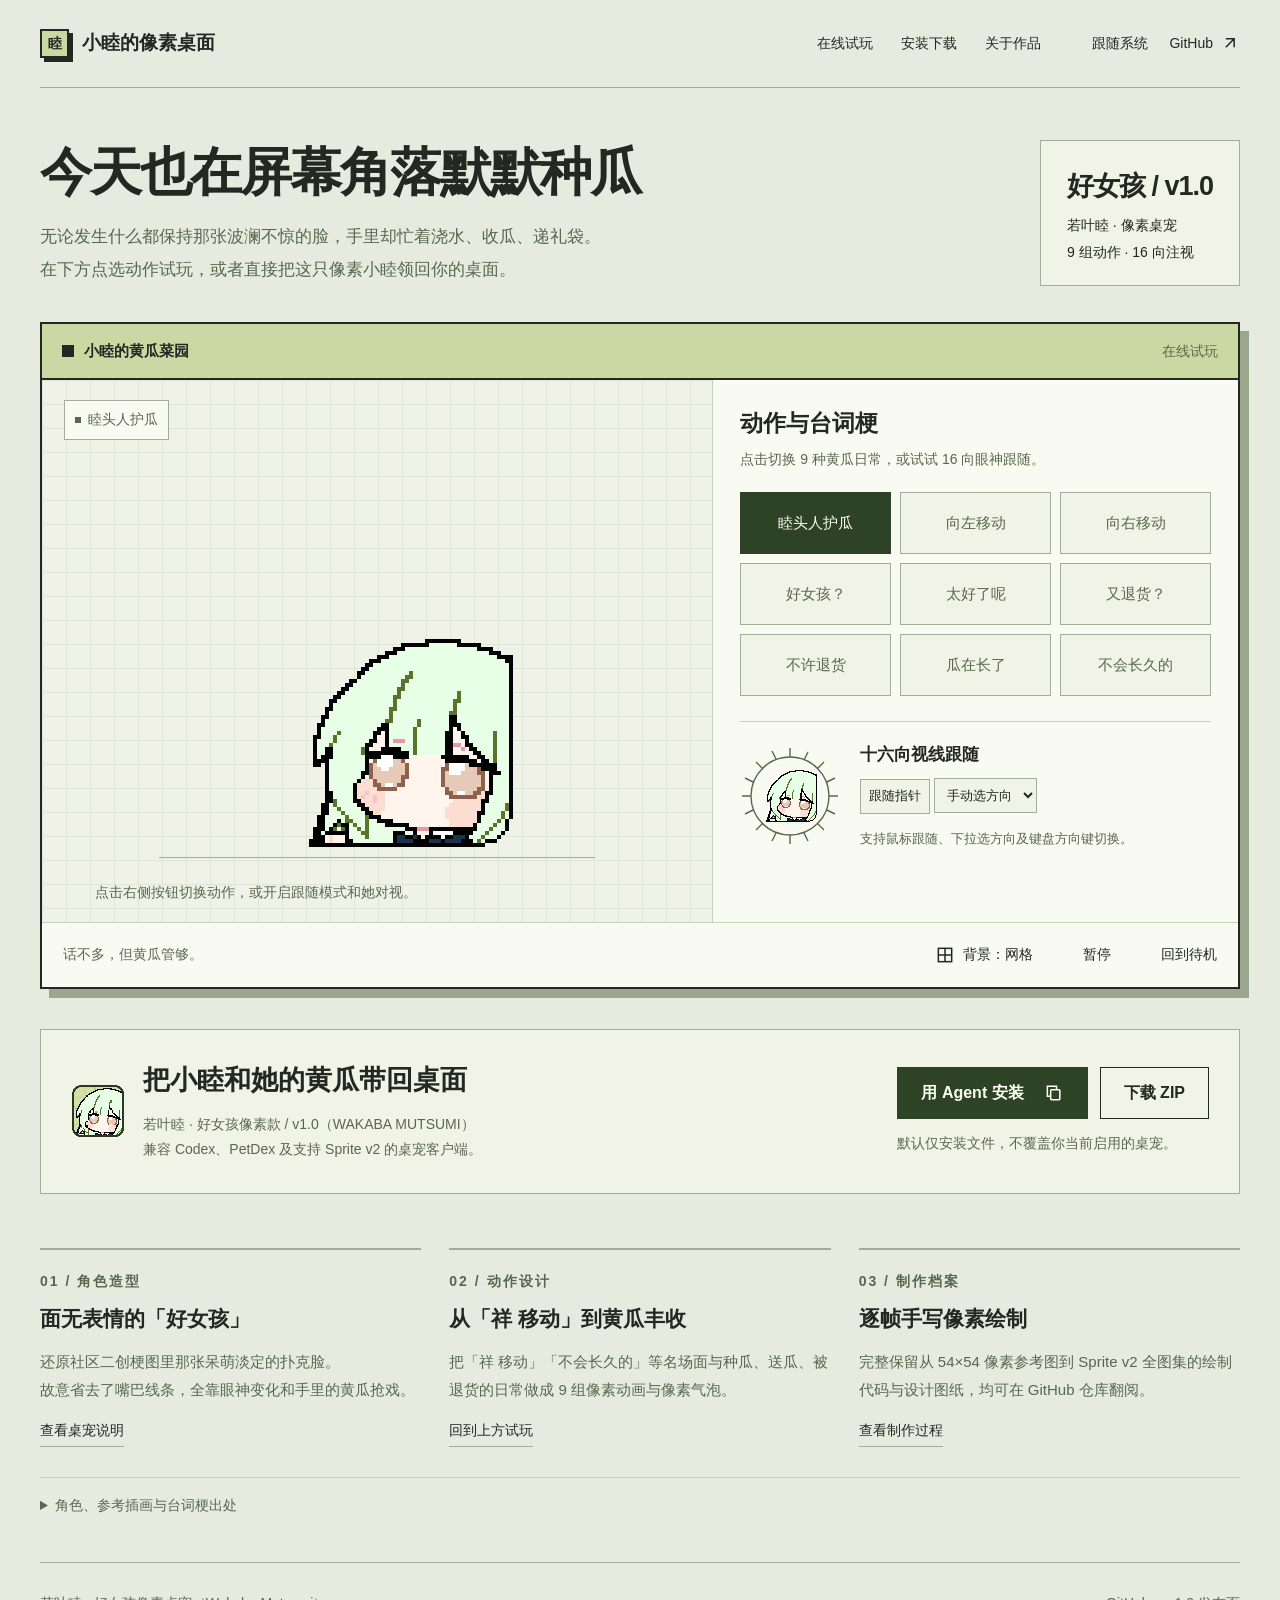
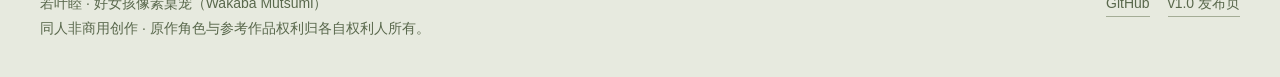
==== commit 29d4f306: "优化小睦网站文案与标题标点，重制角色头像图标" ====
--- a/site/index.html
+++ b/site/index.html
@@ -3,13 +3,15 @@
 <head>
   <meta charset="utf-8">
   <meta name="viewport" content="width=device-width,initial-scale=1">
-  <title>小睦的像素桌面 · 好女孩桌宠</title>
-  <meta name="description" content="一只面无表情、瓜事很多的若叶睦像素桌宠。试玩九种黄瓜日常、十六向注视，把好女孩带回你的桌面。">
-  <meta property="og:title" content="小睦的像素桌面 · 好女孩桌宠">
-  <meta property="og:description" content="睦头人，上线。九种动作、十六向注视，以及不许退货的黄瓜。">
+  <title>若叶睦 · 好女孩像素桌宠</title>
+  <meta name="description" content="BanG Dream! Ave Mujica 若叶睦「好女孩」同人像素桌宠。包含 9 组黄瓜日常动作与 16 方向注视，支持在线试玩与下载。">
+  <meta property="og:title" content="若叶睦 · 好女孩像素桌宠">
+  <meta property="og:description" content="面无表情的种瓜能手。9 组日常动作、16 向注视，在线试玩与便携包下载。">
   <meta property="og:image" content="https://wakaba-mutsumi-pets.mibxranime.chatgpt.site/assets/cover.png">
   <meta property="og:url" content="https://wakaba-mutsumi-pets.mibxranime.chatgpt.site/">
-  <link rel="icon" href="assets/portrait.png" type="image/png">
+  <link rel="icon" type="image/x-icon" sizes="16x16 32x32 48x48" href="favicon.ico?v=2">
+  <link rel="icon" type="image/png" sizes="32x32" href="assets/icons/mutsumi-32.png?v=2">
+  <link rel="apple-touch-icon" type="image/png" sizes="180x180" href="assets/icons/mutsumi-180.png?v=2">
   <link rel="stylesheet" href="styles.css">
   <script src="app.js" defer></script>
 </head>
@@ -17,7 +19,7 @@
 <svg class="icons" aria-hidden="true" xmlns="http://www.w3.org/2000/svg"><defs>
   <symbol id="i-external" viewBox="0 0 24 24"><path d="M7 17 17 7M7 7h10v10"/></symbol>
   <symbol id="i-copy" viewBox="0 0 24 24"><rect x="8" y="8" width="11" height="12" rx="1"/><path d="M15 8V4H4v12h4"/></symbol>
-  <symbol id="i-grid" viewBox="0 0 24 24"><rect x="4" y="4" width="16" height="16"/><path d="M4 12h16M12 4v16"/></symbol>
+  <symbol id="i-grid" viewBox="0 0 24 24"><rect x="4" y="4" width="16" height="16"/><path d="M4 12h16M12 4v16"/></svg></symbol>
   <symbol id="i-pause" viewBox="0 0 24 24"><path d="M9 5v14M15 5v14"/></symbol>
   <symbol id="i-play" viewBox="0 0 24 24"><path d="m8 5 11 7-11 7Z"/></symbol>
   <symbol id="i-reset" viewBox="0 0 24 24"><path d="M5 12a7 7 0 1 0 2-5M4 3v5h5"/></symbol>
@@ -29,38 +31,38 @@
 <div class="wrap">
   <header class="masthead">
     <a class="brand" href="#"><span class="brandmark">睦</span>小睦的像素桌面</a>
-    <nav aria-label="主要导航"><a href="#play">试玩桌宠</a><a href="#download">下载</a><a href="#about">创作说明</a></nav>
+    <nav aria-label="主要导航"><a href="#play">在线试玩</a><a href="#download">安装下载</a><a href="#about">关于作品</a></nav>
     <div class="header-tools"><button class="theme-button" id="theme" aria-label="主题：跟随系统，点击切换浅色"><svg><use href="#i-theme"/></svg><span>跟随系统</span></button><a class="github" href="https://github.com/MIBXR/wakaba-mutsumi-pets">GitHub<svg aria-hidden="true"><use href="#i-external"/></svg></a></div>
   </header>
   <main>
-    <section class="hero" aria-labelledby="hero-title"><div><h1 id="hero-title">睦头人，上线。</h1><p>她正在认真种瓜。你也可以先摸一会儿鱼。<br>点点动作，把这个面无表情的小家伙带回桌面。</p></div><div class="version"><strong>好女孩 / v1.0</strong><span>若叶睦 · 像素桌宠<br>09 种动作 · 16 向注视</span></div></section>
+    <section class="hero" aria-labelledby="hero-title"><div><h1 id="hero-title">今天也在屏幕角落默默种瓜</h1><p>无论发生什么都保持那张波澜不惊的脸，手里却忙着浇水、收瓜、递礼袋。<br>在下方点选动作试玩，或者直接把这只像素小睦领回你的桌面。</p></div><div class="version"><strong>好女孩 / v1.0</strong><span>若叶睦 · 像素桌宠<br>9 组动作 · 16 向注视</span></div></section>
     <section class="petwindow" id="play" aria-labelledby="window-title">
-      <header class="windowbar"><h2 id="window-title"><i class="square" aria-hidden="true"></i>小睦的黄瓜工作间</h2><span class="quiet">动作预览</span></header>
+      <header class="windowbar"><h2 id="window-title"><i class="square" aria-hidden="true"></i>小睦的黄瓜菜园</h2><span class="quiet">在线试玩</span></header>
       <div class="windowbody">
         <div class="stage" id="stage" data-backdrop="grid">
-          <p class="stagebadge" id="action-status" aria-live="polite"><i class="dot" aria-hidden="true"></i><span>小睦正在赶来</span></p>
+          <p class="stagebadge" id="action-status" aria-live="polite"><i class="dot" aria-hidden="true"></i><span>正在加载动画</span></p>
           <div class="pet-frame"><img id="poster" src="assets/idle.png" alt="若叶睦像素桌宠"><canvas id="pet" width="192" height="208" role="img" aria-label="小睦待机护瓜" tabindex="0" aria-describedby="stage-hint" hidden></canvas></div>
-          <p class="coordinate" id="stage-hint"><svg aria-hidden="true"><use href="#i-pointer"/></svg><span>选一个动作，或开启注视模式和她对视。</span></p>
+          <p class="coordinate" id="stage-hint"><svg aria-hidden="true"><use href="#i-pointer"/></svg><span>点击右侧按钮切换动作，或开启跟随模式和她对视。</span></p>
         </div>
         <fieldset class="panel" id="pet-controls" disabled><legend class="sr-only">桌宠动作与注视</legend>
-          <h3>今天让小睦做什么？</h3><p class="quiet">选动作，或者和她对视一会儿。</p>
+          <h3>动作与台词梗</h3><p class="quiet">点击切换 9 种黄瓜日常，或试试 16 向眼神跟随。</p>
           <div class="actiongrid" role="group" aria-label="九种动作">
             <button data-state="idle" aria-pressed="true">睦头人护瓜</button><button data-state="running-left" aria-pressed="false">向左移动</button><button data-state="running-right" aria-pressed="false">向右移动</button>
             <button data-state="waving" aria-pressed="false">好女孩？</button><button data-state="jumping" aria-pressed="false">太好了呢</button><button data-state="failed" aria-pressed="false">又退货？</button>
             <button data-state="waiting" aria-pressed="false">不许退货</button><button data-state="running" aria-pressed="false">瓜在长了</button><button data-state="review" aria-pressed="false">不会长久的</button>
           </div>
-          <div class="gaze"><div class="gaze-wheel" aria-hidden="true"><svg viewBox="0 0 100 100"><circle cx="50" cy="50" r="39"/><path d="M50 2v9m18-5-4 8M84 16l-7 7M95 32l-8 4M98 50h-9M95 68l-8-4M84 84l-7-7M68 95l-4-8M50 98v-9M32 95l4-8M16 84l7-7M5 68l8-4M2 50h9M5 32l8 4M16 16l7 7M32 5l4 8"/></svg><img src="assets/portrait.png" alt=""></div><div class="gaze-controls"><h4>十六向注视</h4><button id="follow" class="small-button" aria-pressed="false">跟随指针</button><label class="sr-only" for="direction">手动选择注视方向</label><select id="direction"><option value="">手动选方向</option><option value="0">正上方</option><option value="1">右上偏上</option><option value="2">右上方</option><option value="3">右上偏右</option><option value="4">正右方</option><option value="5">右下偏右</option><option value="6">右下方</option><option value="7">右下偏下</option><option value="8">正下方</option><option value="9">左下偏下</option><option value="10">左下方</option><option value="11">左下偏左</option><option value="12">正左方</option><option value="13">左上偏左</option><option value="14">左上方</option><option value="15">左上偏上</option></select><p class="quiet">触屏可选方向，键盘也能操作。</p></div></div>
+          <div class="gaze"><div class="gaze-wheel" aria-hidden="true"><svg viewBox="0 0 100 100"><circle cx="50" cy="50" r="39"/><path d="M50 2v9m18-5-4 8M84 16l-7 7M95 32l-8 4M98 50h-9M95 68l-8-4M84 84l-7-7M68 95l-4-8M50 98v-9M32 95l4-8M16 84l7-7M5 68l8-4M2 50h9M5 32l8 4M16 16l7 7M32 5l4 8"/></svg><img src="assets/portrait.png" alt=""></div><div class="gaze-controls"><h4>十六向视线跟随</h4><button id="follow" class="small-button" aria-pressed="false">跟随指针</button><label class="sr-only" for="direction">手动选择注视方向</label><select id="direction"><option value="">手动选方向</option><option value="0">正上方</option><option value="1">右上偏上</option><option value="2">右上方</option><option value="3">右上偏右</option><option value="4">正右方</option><option value="5">右下偏右</option><option value="6">右下方</option><option value="7">右下偏下</option><option value="8">正下方</option><option value="9">左下偏下</option><option value="10">左下方</option><option value="11">左下偏左</option><option value="12">正左方</option><option value="13">左上偏左</option><option value="14">左上方</option><option value="15">左上偏上</option></select><p class="quiet">支持鼠标跟随、下拉选方向及键盘方向键切换。</p></div></div>
         </fieldset>
       </div>
-      <footer class="windowfoot"><p id="motion-note">面无表情，瓜事很多。</p><div class="toolbar"><button id="backdrop"><svg aria-hidden="true"><use href="#i-grid"/></svg><span>背景：网格</span></button><button id="pause" aria-pressed="false"><svg aria-hidden="true"><use href="#i-pause"/></svg><span>暂停</span></button><button id="reset" disabled><svg aria-hidden="true"><use href="#i-reset"/></svg>回到待机</button></div></footer>
+      <footer class="windowfoot"><p id="motion-note">话不多，但黄瓜管够。</p><div class="toolbar"><button id="backdrop"><svg aria-hidden="true"><use href="#i-grid"/></svg><span>背景：网格</span></button><button id="pause" aria-pressed="false"><svg aria-hidden="true"><use href="#i-pause"/></svg><span>暂停</span></button><button id="reset" disabled><svg aria-hidden="true"><use href="#i-reset"/></svg>回到待机</button></div></footer>
     </section>
-    <section class="download" id="download" aria-labelledby="download-title"><div class="download-title"><img src="assets/portrait.png" alt="好女孩像素款小睦"><div><h2 id="download-title">不用等瓜熟。现在带走。</h2><p>若叶睦 · 好女孩像素款 / v1.0<br>支持 Codex、其他兼容 Agent 和 PetDex。</p></div></div><div><div class="buttons"><button class="btn dark" id="install-open">用 Agent 安装<svg aria-hidden="true"><use href="#i-copy"/></svg></button><a class="btn" id="download-zip" href="https://github.com/MIBXR/wakaba-mutsumi-pets/releases/download/v1.0/wakaba-mutsumi-good-girl-pixel-v1.0.zip">下载 ZIP</a></div><p class="quiet">安装与启用分开，默认保留当前宠物。</p></div></section>
-    <section class="notes" id="about" aria-label="创作说明"><article><span class="number">01 / 这是谁</span><h2>「好女孩」，大概吧。</h2><p>保留梗图里那张不动声色的脸。<br>不画嘴巴，眼神和黄瓜就是台词。</p><a href="https://github.com/MIBXR/wakaba-mutsumi-pets/blob/main/pets/wakaba-mutsumi-good-girl-pixel/README.md">认识小睦</a></article><article><span class="number">02 / 她会什么</span><h2>祥 移动。瓜也移动。</h2><p>抱瓜、种瓜、送瓜，还会接收退货。<br>九种动作，都有一点小心思。</p><a href="#play">回到动作工作间</a></article><article><span class="number">03 / 从哪里来</span><h2>像素有出处，梗也有。</h2><p>台词引用、社区梗与二创文案分开说明。参考素材和制作代码，均可在仓库查看。</p><a href="https://github.com/MIBXR/wakaba-mutsumi-pets/blob/main/pets/wakaba-mutsumi-good-girl-pixel/creation/README.md">查看创作与来源</a></article></section>
-    <details class="sources"><summary>角色、插画与文案来源</summary><div><p>角色来自 <a href="https://anime.bang-dream.com/avemujica/character/mutsumi/">BanG Dream! 官方角色页</a>。本桌宠为同人创作，以用户提供的「好女孩」梗图和 <a href="https://pd.anqstar.com/drawings/drw_0a1c7d99d3e7cad76f807dff401fc335">54×54 像素参考</a>为视觉依据。参考页面发布者为 huolizi；原插画作者与首次发布出处尚未核实。</p><p>「祥 移动」「不会长久的」参考台词及社区引用；「太好了呢」为台词节选。「好女孩？」来自社区梗；「又退货？」「不许退货」「瓜在长了」是围绕黄瓜情节创作的二创文案。<a href="https://github.com/MIBXR/wakaba-mutsumi-pets/blob/main/pets/wakaba-mutsumi-good-girl-pixel/creation/references/sources.json">逐项来源记录</a></p><p>网站使用 v1.0 正式图集预览；客户端中的动作触发与停留节奏由客户端控制。十六向注视需要客户端支持 Sprite v2 的注视功能。</p></div></details>
+    <section class="download" id="download" aria-labelledby="download-title"><div class="download-title"><img src="assets/icons/mutsumi-180.png" alt="好女孩像素款小睦"><div><h2 id="download-title">把小睦和她的黄瓜带回桌面</h2><p>若叶睦 · 好女孩像素款 / v1.0（WAKABA MUTSUMI）<br>兼容 Codex、PetDex 及支持 Sprite v2 的桌宠客户端。</p></div></div><div><div class="buttons"><button class="btn dark" id="install-open">用 Agent 安装<svg aria-hidden="true"><use href="#i-copy"/></svg></button><a class="btn" id="download-zip" href="https://github.com/MIBXR/wakaba-mutsumi-pets/releases/download/v1.0/wakaba-mutsumi-good-girl-pixel-v1.0.zip">下载 ZIP</a></div><p class="quiet">默认仅安装文件，不覆盖你当前启用的桌宠。</p></div></section>
+    <section class="notes" id="about" aria-label="关于作品"><article><span class="number">01 / 角色造型</span><h2>面无表情的「好女孩」</h2><p>还原社区二创梗图里那张呆萌淡定的扑克脸。<br>故意省去了嘴巴线条，全靠眼神变化和手里的黄瓜抢戏。</p><a href="https://github.com/MIBXR/wakaba-mutsumi-pets/blob/main/pets/wakaba-mutsumi-good-girl-pixel/README.md">查看桌宠说明</a></article><article><span class="number">02 / 动作设计</span><h2>从「祥 移动」到黄瓜丰收</h2><p>把「祥 移动」「不会长久的」等名场面与种瓜、送瓜、被退货的日常做成 9 组像素动画与像素气泡。</p><a href="#play">回到上方试玩</a></article><article><span class="number">03 / 制作档案</span><h2>逐帧手写像素绘制</h2><p>完整保留从 54×54 像素参考图到 Sprite v2 全图集的绘制代码与设计图纸，均可在 GitHub 仓库翻阅。</p><a href="https://github.com/MIBXR/wakaba-mutsumi-pets/blob/main/pets/wakaba-mutsumi-good-girl-pixel/creation/README.md">查看制作过程</a></article></section>
+    <details class="sources"><summary>角色、参考插画与台词梗出处</summary><div><p>角色出自 <a href="https://anime.bang-dream.com/avemujica/character/mutsumi/">BanG Dream! Ave Mujica 官方角色页</a>（若叶睦 / Wakaba Mutsumi）。本作为同人像素创作，造型参考社区流传的「好女孩」二创梗图与 huolizi 发布的 <a href="https://pd.anqstar.com/drawings/drw_0a1c7d99d3e7cad76f807dff401fc335">54×54 像素画作</a>。</p><p>动作气泡中的「祥 移动」「不会长久的」「太好了呢」源自原作动画台词及衍生梗；「好女孩？」「又退货？」「不许退货」「瓜在长了」则围绕睦种黄瓜、送黄瓜的剧情二创而成。详见仓库内的<a href="https://github.com/MIBXR/wakaba-mutsumi-pets/blob/main/pets/wakaba-mutsumi-good-girl-pixel/creation/references/sources.json">来源记录</a>。</p><p>网页试玩直接加载 v1.0 正式 Sprite v2 图集，实际桌面端的动作切换频率与注视表现取决于所用的桌宠客户端。</p></div></details>
   </main>
-  <footer class="footer"><div>若叶睦 · 好女孩像素桌宠<br>角色及参考作品的权利归原权利人；本作品为同人创作。</div><div class="footerlinks"><a href="https://github.com/MIBXR/wakaba-mutsumi-pets">GitHub</a><a href="https://github.com/MIBXR/wakaba-mutsumi-pets/releases/tag/v1.0">v1.0 下载</a></div></footer>
+  <footer class="footer"><div>若叶睦 · 好女孩像素桌宠（Wakaba Mutsumi）<br>同人非商用创作 · 原作角色与参考作品权利归各自权利人所有。</div><div class="footerlinks"><a href="https://github.com/MIBXR/wakaba-mutsumi-pets">GitHub</a><a href="https://github.com/MIBXR/wakaba-mutsumi-pets/releases/tag/v1.0">v1.0 发布页</a></div></footer>
 </div>
-<dialog id="install" aria-labelledby="install-title"><div class="dialog-head"><h2 id="install-title">让 Agent 接走小睦。</h2><button class="icon-button" id="install-close" aria-label="关闭安装指令"><svg aria-hidden="true"><use href="#i-close"/></svg></button></div><div class="install-intro"><canvas id="install-pet" width="192" height="208" role="img" aria-label="小睦递出黄瓜礼袋"></canvas><div><h3>若叶睦 · 好女孩</h3><p>复制指令，发给你正在使用的 Agent。<br>它会把同一份 v1.0 成品安装到目标应用的目录。</p><label class="check"><input type="checkbox" id="activate">安装完成后切换为小睦</label></div></div><label for="install-prompt" class="prompt-label">安装指令</label><textarea id="install-prompt" rows="7" readonly spellcheck="false"></textarea><div class="dialog-actions"><p id="copy-status" role="status">默认只安装，保留当前宠物。</p><button class="btn dark" id="copy" disabled>复制指令<svg aria-hidden="true"><use href="#i-copy"/></svg></button></div></dialog>
+<dialog id="install" aria-labelledby="install-title"><div class="dialog-head"><h2 id="install-title">复制指令交给 Agent 安装</h2><button class="icon-button" id="install-close" aria-label="关闭安装指令"><svg aria-hidden="true"><use href="#i-close"/></svg></button></div><div class="install-intro"><canvas id="install-pet" width="192" height="208" role="img" aria-label="小睦递出黄瓜礼袋"></canvas><div><h3>若叶睦 · 好女孩像素款</h3><p>将下方指令发给你的 Agent（如 Codex），<br>它会自动下载校验 v1.0 压缩包并部署到对应的桌宠目录。</p><label class="check"><input type="checkbox" id="activate">安装完成后立即切换为小睦</label></div></div><label for="install-prompt" class="prompt-label">安装指令</label><textarea id="install-prompt" rows="7" readonly spellcheck="false"></textarea><div class="dialog-actions"><p id="copy-status" role="status">默认仅安装文件，保留当前已启用的桌宠。</p><button class="btn dark" id="copy" disabled>复制指令<svg aria-hidden="true"><use href="#i-copy"/></svg></button></div></dialog>
 <noscript><p class="noscript">动作试玩需要启用 JavaScript。你仍可通过上方下载链接取得桌宠便携包。</p></noscript>
 </body>
 </html>
